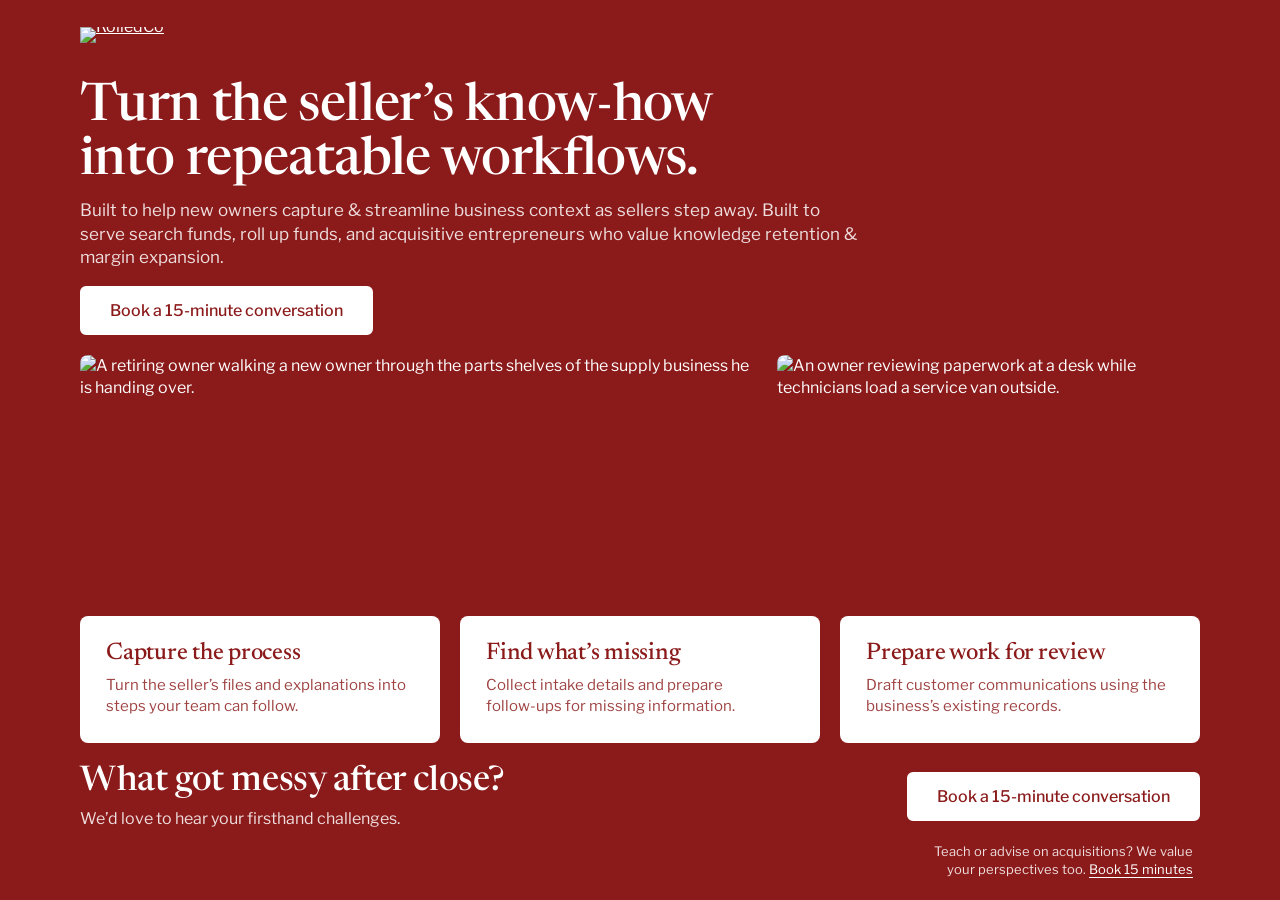
==== site/index.html @ 3a3cae8d "Use one gap value per breakpoint for every space between hero objects Button to photos, between the " ====
<!doctype html>
<html lang="en">
<head>
<meta charset="utf-8">
<meta name="viewport" content="width=device-width, initial-scale=1">
<title>RolledCo | AI-Native, Post-Close Integration</title>
<meta name="description" content="RolledCo is being built to help new owners of service businesses capture how the business runs before the seller steps away. AI-native, post-close integration. In development. Book a 15-minute conversation.">
<meta name="theme-color" content="#8B1A1A">
<link rel="canonical" href="https://rolledco.com/">

<meta property="og:type" content="website">
<meta property="og:site_name" content="RolledCo">
<meta property="og:title" content="RolledCo | AI-Native, Post-Close Integration">
<meta property="og:description" content="Turn the seller's know-how into repeatable workflows. In development and talking to buyers about what breaks after close.">
<meta property="og:url" content="https://rolledco.com/">
<meta property="og:image" content="https://rolledco.com/og-image.png">
<meta property="og:image:width" content="1200">
<meta property="og:image:height" content="630">
<meta property="og:image:alt" content="RolledCo. AI-native, post-close integration.">
<meta name="twitter:card" content="summary_large_image">
<meta name="twitter:title" content="RolledCo | AI-Native, Post-Close Integration">
<meta name="twitter:description" content="Turn the seller's know-how into repeatable workflows. In development and talking to buyers about what breaks after close.">
<meta name="twitter:image" content="https://rolledco.com/og-image.png">

<link rel="icon" href="/favicon.ico" sizes="any">
<link rel="icon" type="image/png" sizes="32x32" href="/favicon-32.png">
<link rel="icon" type="image/png" sizes="16x16" href="/favicon-16.png">
<link rel="apple-touch-icon" sizes="180x180" href="/apple-touch-icon.png">
<link rel="manifest" href="/site.webmanifest">

<link rel="preconnect" href="https://fonts.googleapis.com">
<link rel="preconnect" href="https://fonts.gstatic.com" crossorigin>
<link href="https://fonts.googleapis.com/css2?family=Newsreader:opsz,wght@6..72,500;6..72,600&family=Libre+Franklin:wght@400;500;600&display=swap" rel="stylesheet">

<style>
  :root {
    --crimson: #8B1A1A;
    --white: #FFFFFF;
    --warm: #F7F5F0;
    --ink: #1A1A1A;
    --slate: #555555;
    --stone: #DDD6CE;
    --on-crimson-muted: rgba(255, 255, 255, 0.86);
    --col: 1120px;
    --pad: 24px;
    --gap: 12px;
    --heading: "Newsreader", Georgia, "Times New Roman", serif;
    --body: "Libre Franklin", "Helvetica Neue", Helvetica, Arial, sans-serif;
  }

  *, *::before, *::after { box-sizing: border-box; margin: 0; padding: 0; }
  html { -webkit-text-size-adjust: 100%; background: var(--crimson); }
  body {
    height: 100vh;
    height: 100dvh;
    display: flex;
    flex-direction: column;
    background: var(--crimson);
    color: var(--ink);
    font-family: var(--body);
    font-weight: 400;
    font-size: 14px;
    line-height: 1.38;
    -webkit-font-smoothing: antialiased;
    -moz-osx-font-smoothing: grayscale;
    overflow-x: hidden;
  }
  a { color: inherit; }
  img { display: block; max-width: 100%; height: auto; }

  .wrap {
    width: 100%;
    max-width: calc(var(--col) + 2 * var(--pad));
    margin: 0 auto;
    padding-left: var(--pad);
    padding-right: var(--pad);
  }

  .on-crimson { background: var(--crimson); color: var(--white); }
  .on-warm { background: var(--warm); color: var(--ink); }

  /* Header */
  .site-header { flex: none; }
  .site-header .wrap { padding-top: 10px; padding-bottom: 2px; }
  .logo { display: inline-block; line-height: 0; }
  .logo img { height: 26px; width: auto; }
  .logo:focus-visible { outline: 2px solid var(--white); outline-offset: 6px; }

  main { flex: 1 1 auto; min-height: 0; display: flex; flex-direction: column; gap: var(--gap); }

  /* Type */
  .eyebrow, .label {
    font-weight: 500;
    font-size: 11.5px;
    line-height: 1.3;
    letter-spacing: 0.08em;
    text-transform: uppercase;
  }
  .on-crimson .eyebrow, .on-crimson .label { color: var(--on-crimson-muted); }
  .on-warm .label { color: var(--slate); }

  h1, h2 { font-family: var(--heading); font-weight: 500; letter-spacing: -0.012em; text-wrap: pretty; font-variation-settings: "opsz" 72; }
  h1 { font-size: 31px; line-height: 1.06; }
  h2 { font-size: 23px; line-height: 1.12; }
  h3 { font-family: var(--heading); font-weight: 500; font-size: 20px; line-height: 1.15; letter-spacing: -0.01em; font-variation-settings: "opsz" 24; }
  .lede { margin-top: 6px; font-size: 13.5px; max-width: 36em; }
  .on-crimson .lede { color: var(--on-crimson-muted); }

  /* Buttons */
  .button {
    display: block;
    width: 100%;
    min-height: 48px;
    padding: 13px 28px;
    border: 2px solid var(--white);
    border-radius: 6px;
    background: var(--white);
    color: var(--crimson);
    font-family: var(--body);
    font-weight: 500;
    font-size: 16px;
    line-height: 1.2;
    text-align: center;
    text-decoration: none;
    transition: background-color 120ms ease, border-color 120ms ease;
  }
  .button:hover { background: #F3ECE6; border-color: #F3ECE6; }
  .button:focus-visible { outline: 3px solid var(--white); outline-offset: 4px; }
  .cta { margin-top: 10px; }
  .fine { font-size: 12.5px; line-height: 1.4; color: var(--on-crimson-muted); }
  .fine a { color: var(--white); text-decoration: underline; text-underline-offset: 3px; text-decoration-thickness: 1px; }
  .fine a:hover { text-decoration-thickness: 2px; }
  .fine a:focus-visible { outline: 2px solid var(--white); outline-offset: 3px; }

  /* Hero: takes the leftover height; the photo absorbs it */
  .hero { flex: 1 0 auto; min-height: 0; display: flex; flex-direction: column; padding: 6px 0 0; }
  .hero > .wrap { flex: 1 1 auto; min-height: 0; display: flex; flex-direction: column; }
  .hero-photo { flex: 1 1 auto; min-height: 0; margin-top: var(--gap); display: grid; grid-template-columns: 1fr; gap: var(--gap); }
  .hero-photo .ph { position: relative; min-height: 0; overflow: hidden; border-radius: 8px; }
  .hero-photo .ph-ops { display: none; }
  .hero-photo picture { display: contents; }
  .hero-photo img { position: absolute; inset: 0; width: 100%; height: 100%; object-fit: cover; object-position: 50% 35%; }
  .hero-photo .ph-ops img { object-position: 45% 50%; }
  @media (min-width: 600px) and (max-height: 799px) { .hero-photo { display: none; } }
  @media (max-width: 599px) and (max-height: 720px) { .hero-photo { display: none; } }

  /* Steps */
  .visually-hidden { position: absolute; width: 1px; height: 1px; overflow: hidden; clip: rect(0 0 0 0); white-space: nowrap; }
  .steps { flex: none; padding: 0; }
  .steps ol { list-style: none; display: grid; gap: 0; background: var(--white); color: var(--crimson); border-radius: 8px; padding: 0 16px; }
  .steps li { padding: 12px 0 13px; border-bottom: 1px solid var(--stone); }
  .steps li:last-child { border-bottom: 0; }
  .steps li h3 { color: var(--crimson); font-size: 18px; }
  .steps li p { color: var(--crimson); opacity: 0.82; font-size: 13px; line-height: 1.4; margin-top: 4px; }

  /* Closing */
  .closing { flex: none; padding: 0 0 16px; }
  .closing-grid { display: grid; gap: 8px; }
  .closing .cta { display: none; }
  .closing .lede { margin-top: 4px; font-size: 14px; }
  .closing .fine { margin-top: 10px; font-size: 12.5px; }


  /* Tablet */
  @media (min-width: 600px) {
    :root { --pad: 32px; --gap: 16px; }
    body { font-size: 15px; }
    .logo img { height: 34px; }
    .button { display: inline-block; width: auto; }
    h1 { font-size: 44px; }
    .lede { font-size: 15px; }
    .steps { padding: 0; }
    .steps ol { grid-template-columns: repeat(3, 1fr); gap: var(--gap); background: none; padding: 0; }
    .steps li { background: var(--white); border-radius: 8px; padding: 18px 20px 20px; border-bottom: 0; }
    .steps li h3 { font-size: 20px; }
    .closing-grid { grid-template-columns: 1fr auto; align-items: center; gap: 12px 32px; }
    .closing .cta { display: block; margin-top: 0; grid-column: 2; grid-row: 1; }
    .closing .fine { grid-column: 2; grid-row: 2; margin-top: 0; max-width: 22em; text-align: right; }
  }

  /* Desktop */
  @media (min-width: 960px) {
    :root { --pad: 40px; --gap: 20px; }
    body { font-size: 16px; }
    .site-header .wrap { padding-top: 16px; padding-bottom: 4px; }
    .logo img { height: 44px; }
    .eyebrow, .label { font-size: 12.5px; }
    h1 { font-size: 52px; line-height: 1.04; max-width: 13em; }
    h2 { font-size: 34px; }
    h3 { font-size: 18px; }
    .lede { margin-top: 10px; font-size: 17px; max-width: 46em; }
    .cta { margin-top: 16px; }
    .hero { padding: 6px 0 0; }
    .hero-photo { margin-top: var(--gap); min-height: 180px; grid-template-columns: 1.6fr 1fr; gap: var(--gap); }
    .hero-photo .ph-ops { display: block; }
    .steps { padding: 0; }
    .steps ol { gap: var(--gap); }
    .steps li { padding: 24px 26px 26px; }
    .steps li h3 { font-size: 24px; }
    .steps li p { font-size: 15px; margin-top: 8px; }
    .closing { padding: 0 0 22px; }
    .closing .lede { font-size: 16px; margin-top: 6px; }
    .closing .fine { font-size: 13px; }
  }

  /* Tall desktop screens: more air, bigger type */
  @media (min-width: 960px) and (min-height: 1000px) {
    .site-header .wrap { padding-top: 22px; }
    .logo img { height: 52px; }
    h1 { font-size: 56px; }
    .lede { font-size: 18px; margin-top: 12px; }
    .cta { margin-top: 18px; }
    :root { --gap: 24px; }
    .hero { padding: 10px 0 0; }
    .hero-photo { margin-top: var(--gap); }
    .steps { padding: 0; }
    .steps li { padding: 28px 30px 30px; }
    .steps li h3 { font-size: 26px; }
    .steps li p { font-size: 16px; }
    .closing { padding: 0 0 30px; }
  }
  @media (min-width: 960px) and (min-height: 1140px) {
    .logo img { height: 60px; }
    h1 { font-size: 64px; }
    .lede { font-size: 19px; }
    h2 { font-size: 40px; }
    h3 { font-size: 20px; }
    .steps li p { font-size: 17px; }
    .steps li h3 { font-size: 28px; }
    :root { --gap: 28px; }
    .steps { padding: 0; }
    .closing { padding: 0 0 28px; }
    .hero { padding: 14px 0 0; }
  }

  @media (prefers-reduced-motion: reduce) {
    .button { transition: none; }
  }
</style>
</head>
<body>

<header class="site-header on-crimson">
  <div class="wrap">
    <a class="logo" href="/" aria-label="RolledCo home">
      <img src="/logo-white.png" alt="RolledCo" width="1918" height="679">
    </a>
  </div>
</header>

<main>
  <section class="hero on-crimson" aria-labelledby="hero-title">
    <div class="wrap">
      <h1 id="hero-title">Turn the seller&rsquo;s know&#8209;how into repeatable workflows.</h1>
      <p class="lede">Built to help new owners capture &amp; streamline business context as sellers step away. Built to serve search funds, roll up funds, and acquisitive entrepreneurs who value knowledge retention &amp; margin&nbsp;expansion.</p>
      <div class="cta">
        <a class="button" href="https://calendly.com/mitch-w-jones-4/30min">Book a 15-minute conversation</a>
      </div>
      <div class="hero-photo">
        <figure class="ph ph-handover">
          <picture>
            <source media="(max-width: 599px)" srcset="/hero-mobile-900.jpg">
            <source media="(min-height: 1000px)" srcset="/hero-wide-1120.jpg 1120w, /hero-wide-2240.jpg 2240w" sizes="(min-width: 1200px) 680px, 60vw">
            <img src="/hero-strip-1120.jpg" srcset="/hero-strip-1120.jpg 1120w, /hero-strip-2240.jpg 2240w" sizes="(min-width: 1200px) 680px, 60vw" width="1120" height="249" alt="A retiring owner walking a new owner through the parts shelves of the supply business he is handing over." loading="eager" fetchpriority="high">
          </picture>
        </figure>
        <figure class="ph ph-ops">
          <img src="/ops-sq-600.jpg" srcset="/ops-sq-600.jpg 600w, /ops-sq-1000.jpg 1000w" sizes="(min-width: 1200px) 424px, 40vw" width="1000" height="870" alt="An owner reviewing paperwork at a desk while technicians load a service van outside." loading="eager">
        </figure>
      </div>
    </div>
  </section>

  <section class="steps on-crimson" aria-labelledby="steps-title">
    <div class="wrap">
      <h2 class="visually-hidden" id="steps-title">What we&rsquo;re building</h2>
      <ol>
        <li>
          <h3>Capture the&nbsp;process</h3>
          <p class="body">Turn the seller&rsquo;s files and explanations into steps your team can&nbsp;follow.</p>
        </li>
        <li>
          <h3>Find what&rsquo;s&nbsp;missing</h3>
          <p class="body">Collect intake details and prepare follow&#8209;ups for missing&nbsp;information.</p>
        </li>
        <li>
          <h3>Prepare work for&nbsp;review</h3>
          <p class="body">Draft customer communications using the business&rsquo;s existing&nbsp;records.</p>
        </li>
      </ol>
    </div>
  </section>

  <section class="closing on-crimson" aria-labelledby="closing-title">
    <div class="wrap closing-grid">
      <div>
        <h2 id="closing-title">What got messy after&nbsp;close?</h2>
        <p class="lede">We&rsquo;d love to hear your firsthand challenges.</p>
      </div>
      <div class="cta">
        <a class="button" href="https://calendly.com/mitch-w-jones-4/30min">Book a 15-minute conversation</a>
      </div>
      <p class="fine">Teach or advise on acquisitions? We value your perspectives too. <a href="https://calendly.com/mitch-w-jones-4/30min">Book&nbsp;15&nbsp;minutes</a></p>
    </div>
  </section>
</main>

</body>
</html>
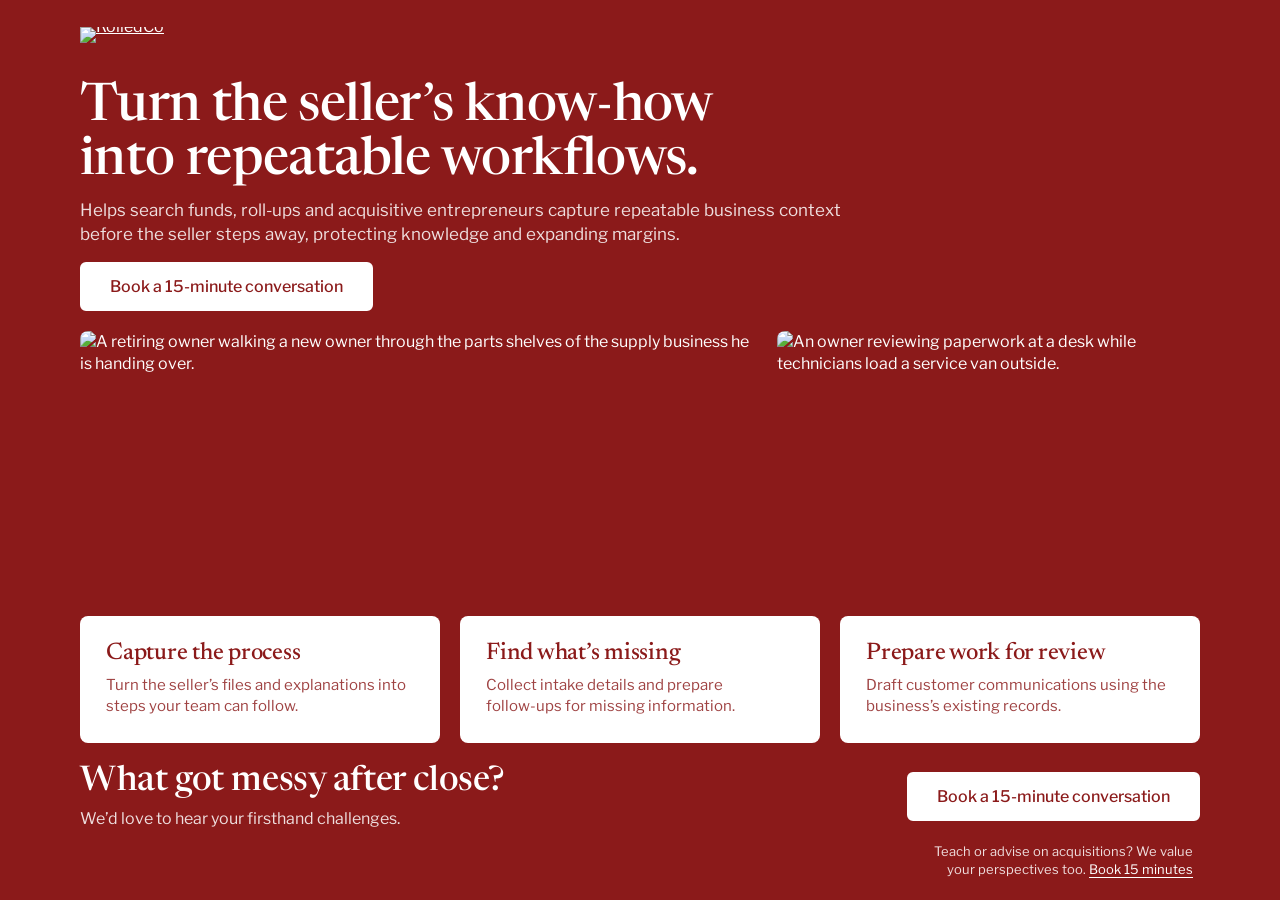
==== commit 4cf092ea: "Update the hero subheader copy Co-Authored-By: Claude Fable 5.1 <noreply@anthropic.com> Claude-Sessi" ====
--- a/site/index.html
+++ b/site/index.html
@@ -146,7 +146,7 @@
 
   /* Steps */
   .visually-hidden { position: absolute; width: 1px; height: 1px; overflow: hidden; clip: rect(0 0 0 0); white-space: nowrap; }
-  .steps { flex: none; padding: 0; }
+  .steps { display: none; flex: none; padding: 0; }
   .steps ol { list-style: none; display: grid; gap: 0; background: var(--white); color: var(--crimson); border-radius: 8px; padding: 0 16px; }
   .steps li { padding: 12px 0 13px; border-bottom: 1px solid var(--stone); }
   .steps li:last-child { border-bottom: 0; }
@@ -169,7 +169,7 @@
     .button { display: inline-block; width: auto; }
     h1 { font-size: 44px; }
     .lede { font-size: 15px; }
-    .steps { padding: 0; }
+    .steps { display: block; padding: 0; }
     .steps ol { grid-template-columns: repeat(3, 1fr); gap: var(--gap); background: none; padding: 0; }
     .steps li { background: var(--white); border-radius: 8px; padding: 18px 20px 20px; border-bottom: 0; }
     .steps li h3 { font-size: 20px; }
@@ -252,7 +252,7 @@
   <section class="hero on-crimson" aria-labelledby="hero-title">
     <div class="wrap">
       <h1 id="hero-title">Turn the seller&rsquo;s know&#8209;how into repeatable workflows.</h1>
-      <p class="lede">Built to help new owners capture &amp; streamline business context as sellers step away. Built to serve search funds, roll up funds, and acquisitive entrepreneurs who value knowledge retention &amp; margin&nbsp;expansion.</p>
+      <p class="lede">Helps search funds, roll&#8209;ups and acquisitive entrepreneurs capture repeatable business context before the seller steps away, protecting knowledge and expanding&nbsp;margins.</p>
       <div class="cta">
         <a class="button" href="https://calendly.com/mitch-w-jones-4/30min">Book a 15-minute conversation</a>
       </div>
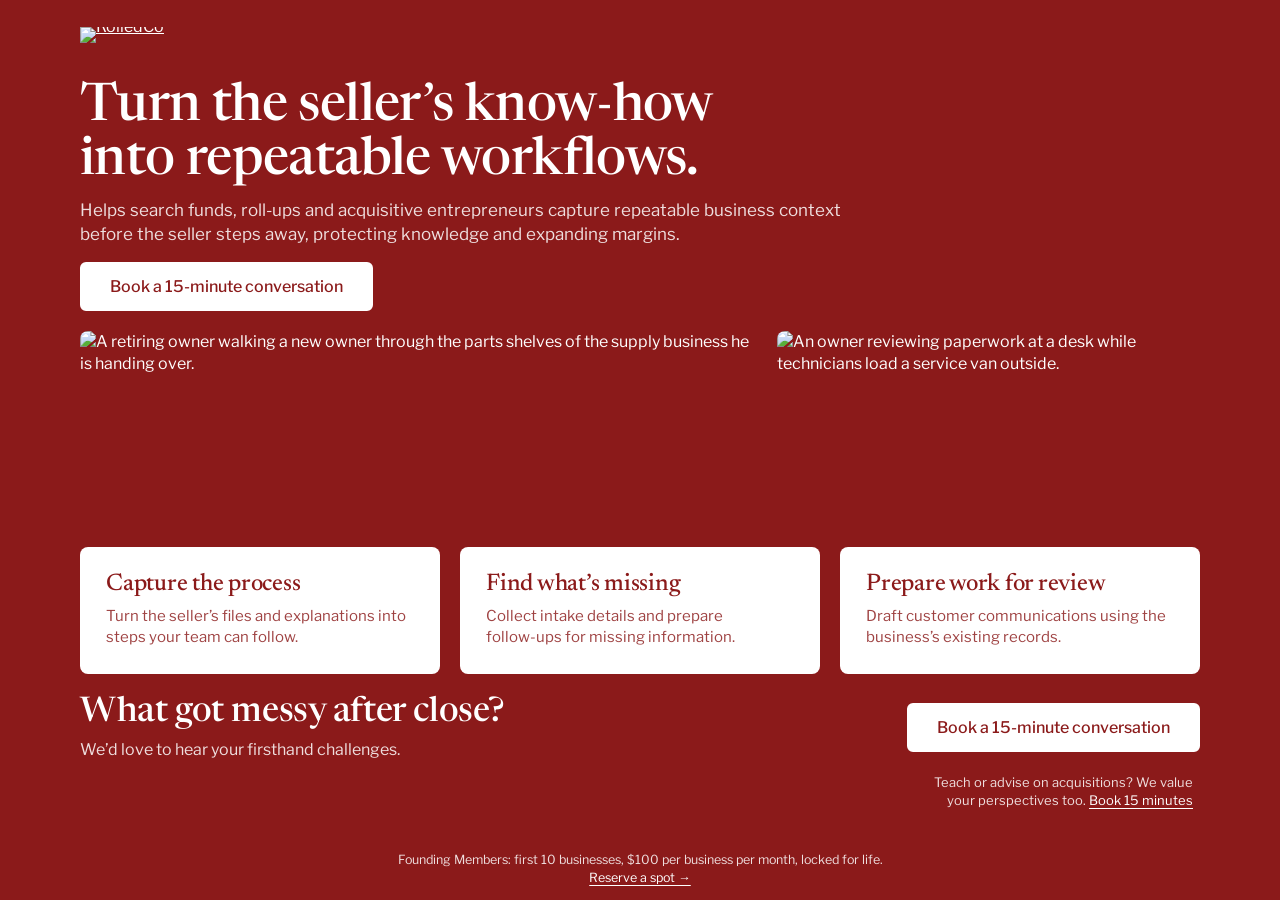
==== commit 002b6d91: "Add a small Founding Members note at the bottom of the page Co-Authored-By: Claude Fable 5.1 <norepl" ====
--- a/site/index.html
+++ b/site/index.html
@@ -131,6 +131,8 @@
   .fine a { color: var(--white); text-decoration: underline; text-underline-offset: 3px; text-decoration-thickness: 1px; }
   .fine a:hover { text-decoration-thickness: 2px; }
   .fine a:focus-visible { outline: 2px solid var(--white); outline-offset: 3px; }
+  .founding { flex: none; padding: 0 0 14px; text-align: center; }
+  .founding .fine { margin: 0 auto; max-width: 40em; }
 
   /* Hero: takes the leftover height; the photo absorbs it */
   .hero { flex: 1 0 auto; min-height: 0; display: flex; flex-direction: column; padding: 6px 0 0; }
@@ -156,7 +158,9 @@
   /* Closing */
   .closing { flex: none; padding: 0 0 16px; }
   .closing-grid { display: grid; gap: 8px; }
-  .closing .cta { display: none; }
+  .hero .cta { display: none; }
+  .closing .cta { order: 1; margin-top: 4px; }
+  .closing .fine { order: 2; margin-top: 6px; }
   .closing .lede { margin-top: 4px; font-size: 14px; }
   .closing .fine { margin-top: 10px; font-size: 12.5px; }
 
@@ -167,6 +171,9 @@
     body { font-size: 15px; }
     .logo img { height: 34px; }
     .button { display: inline-block; width: auto; }
+    .hero .cta { display: block; }
+    .closing .fine { order: 0; }
+    .closing .cta { order: 0; }
     h1 { font-size: 44px; }
     .lede { font-size: 15px; }
     .steps { display: block; padding: 0; }
@@ -254,7 +261,7 @@
       <h1 id="hero-title">Turn the seller&rsquo;s know&#8209;how into repeatable workflows.</h1>
       <p class="lede">Helps search funds, roll&#8209;ups and acquisitive entrepreneurs capture repeatable business context before the seller steps away, protecting knowledge and expanding&nbsp;margins.</p>
       <div class="cta">
-        <a class="button" href="https://calendly.com/mitch-w-jones-4/30min">Book a 15-minute conversation</a>
+        <a class="button" href="https://calendly.com/mitch-w-jones-4/30min" target="_blank" rel="noopener">Book a 15-minute conversation</a>
       </div>
       <div class="hero-photo">
         <figure class="ph ph-handover">
@@ -298,9 +305,15 @@
         <p class="lede">We&rsquo;d love to hear your firsthand challenges.</p>
       </div>
       <div class="cta">
-        <a class="button" href="https://calendly.com/mitch-w-jones-4/30min">Book a 15-minute conversation</a>
+        <a class="button" href="https://calendly.com/mitch-w-jones-4/30min" target="_blank" rel="noopener">Book a 15-minute conversation</a>
       </div>
-      <p class="fine">Teach or advise on acquisitions? We value your perspectives too. <a href="https://calendly.com/mitch-w-jones-4/30min">Book&nbsp;15&nbsp;minutes</a></p>
+      <p class="fine">Teach or advise on acquisitions? We value your perspectives too. <a href="https://calendly.com/mitch-w-jones-4/30min" target="_blank" rel="noopener">Book&nbsp;15&nbsp;minutes</a></p>
+    </div>
+  </section>
+
+  <section class="founding on-crimson" aria-label="Founding Members">
+    <div class="wrap">
+      <p class="fine">Founding Members: first 10 businesses, $100 per business per month, locked for life. <a href="https://calendly.com/mitch-w-jones-4/30min" target="_blank" rel="noopener">Reserve a&nbsp;spot&nbsp;&rarr;</a></p>
     </div>
   </section>
 </main>
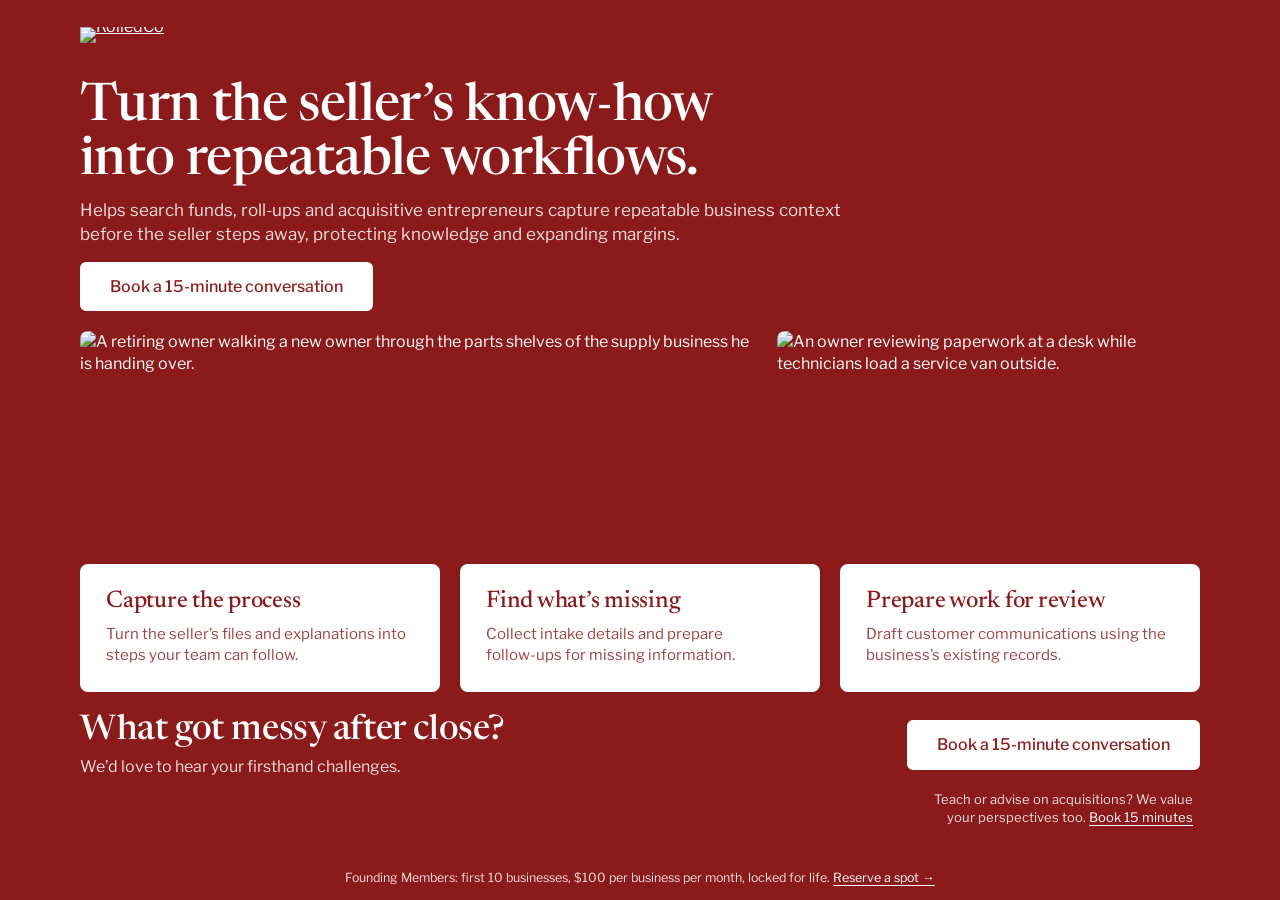
==== commit 37fcdfc0: "Founding note on one desktop line; show the phone photo on short screens Co-Authored-By: Claude Fabl" ====
--- a/site/index.html
+++ b/site/index.html
@@ -132,7 +132,7 @@
   .fine a:hover { text-decoration-thickness: 2px; }
   .fine a:focus-visible { outline: 2px solid var(--white); outline-offset: 3px; }
   .founding { flex: none; padding: 0 0 14px; text-align: center; }
-  .founding .fine { margin: 0 auto; max-width: 40em; }
+  .founding .fine { margin: 0 auto; max-width: 56em; }
 
   /* Hero: takes the leftover height; the photo absorbs it */
   .hero { flex: 1 0 auto; min-height: 0; display: flex; flex-direction: column; padding: 6px 0 0; }
@@ -144,7 +144,7 @@
   .hero-photo img { position: absolute; inset: 0; width: 100%; height: 100%; object-fit: cover; object-position: 50% 35%; }
   .hero-photo .ph-ops img { object-position: 45% 50%; }
   @media (min-width: 600px) and (max-height: 799px) { .hero-photo { display: none; } }
-  @media (max-width: 599px) and (max-height: 720px) { .hero-photo { display: none; } }
+  @media (max-width: 599px) and (max-height: 560px) { .hero-photo { display: none; } }
 
   /* Steps */
   .visually-hidden { position: absolute; width: 1px; height: 1px; overflow: hidden; clip: rect(0 0 0 0); white-space: nowrap; }
